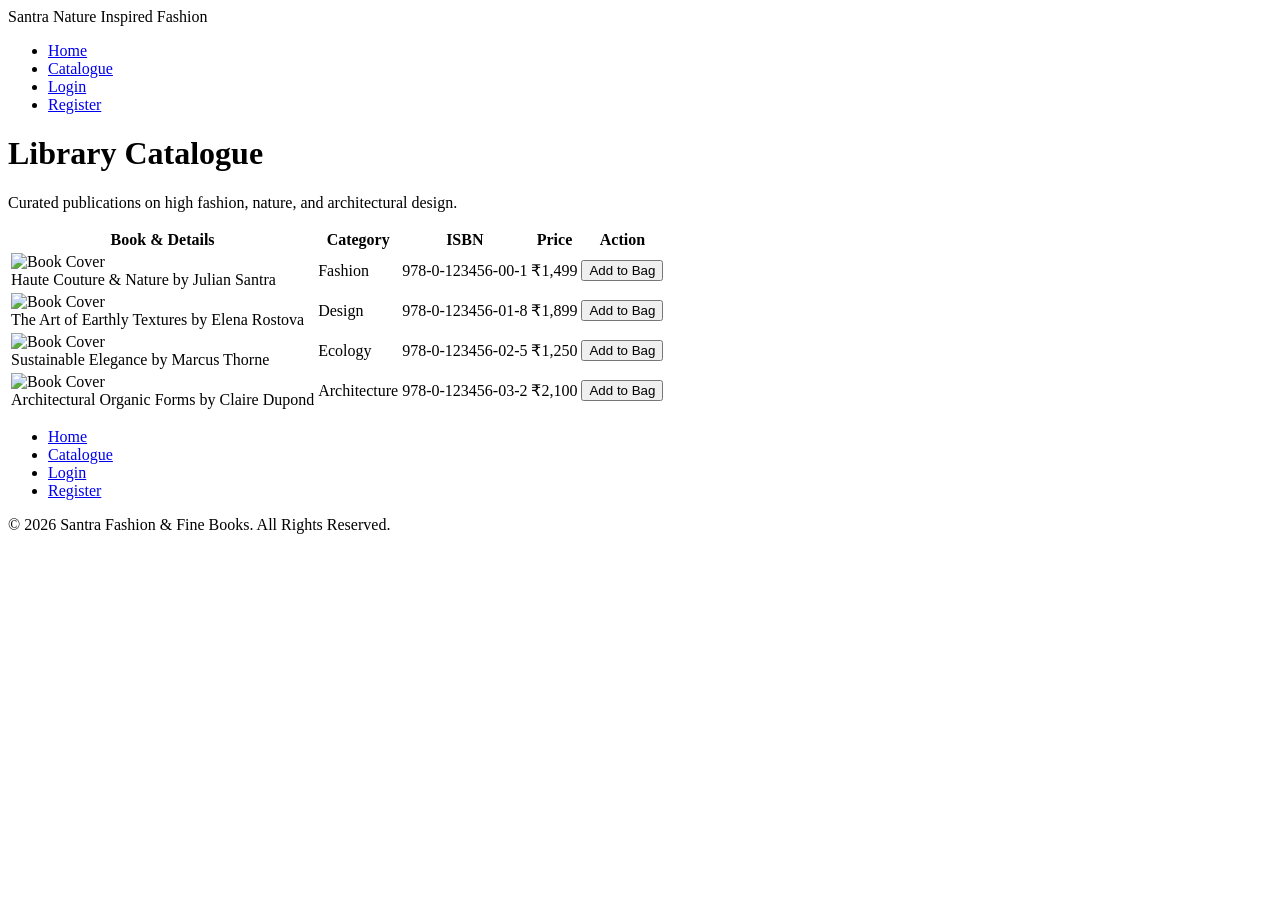
==== catalogue.html @ 488117fb "Add website HTML and CSS files" ====
<!DOCTYPE html>
<html lang="en">
<head>
    <meta charset="UTF-8">
    <meta name="viewport" content="width=device-width, initial-scale=1.0">
    <title>SANTRA | Book Catalogue</title>
    <link rel="stylesheet" href="catalogue.css">
</head>
<body>

    <header class="site-header">
        <div class="brand-logo">
            <span class="brand-title">Santra</span>
            <span class="brand-subtitle">Nature Inspired Fashion</span>
        </div>
        <nav>
            <ul class="nav-links">
                <li><a href="index.html">Home</a></li>
                <li><a href="catalogue.html" class="active">Catalogue</a></li>
                <li><a href="login.html">Login</a></li>
                <li><a href="register.html">Register</a></li>
            </ul>
        </nav>
    </header>

    <main class="catalogue-container">
        <div class="catalogue-header">
            <h1 class="catalogue-title">Library Catalogue</h1>
            <p class="catalogue-desc">Curated publications on high fashion, nature, and architectural design.</p>
        </div>

        <div class="table-wrapper">
            <table class="catalogue-table">
                <thead>
                    <tr>
                        <th>Book & Details</th>
                        <th>Category</th>
                        <th>ISBN</th>
                        <th>Price</th>
                        <th>Action</th>
                    </tr>
                </thead>
                <tbody>
                    <tr>
                        <td>
                            <div class="book-info">
                                <img src="https://images.unsplash.com/photo-1544716278-ca5e3f4abd8c?auto=format&fit=crop&w=200&q=80" class="book-cover" alt="Book Cover">
                                <div class="book-details">
                                    <span class="title">Haute Couture & Nature</span>
                                    <span class="author">by Julian Santra</span>
                                </div>
                            </div>
                        </td>
                        <td><span class="badge">Fashion</span></td>
                        <td class="isbn-code">978-0-123456-00-1</td>
                        <td class="price">₹1,499</td>
                        <td><button class="btn-table">Add to Bag</button></td>
                    </tr>
                    <tr>
                        <td>
                            <div class="book-info">
                                <img src="https://images.unsplash.com/photo-1512820790803-83ca734da794?auto=format&fit=crop&w=200&q=80" class="book-cover" alt="Book Cover">
                                <div class="book-details">
                                    <span class="title">The Art of Earthly Textures</span>
                                    <span class="author">by Elena Rostova</span>
                                </div>
                            </div>
                        </td>
                        <td><span class="badge">Design</span></td>
                        <td class="isbn-code">978-0-123456-01-8</td>
                        <td class="price">₹1,899</td>
                        <td><button class="btn-table">Add to Bag</button></td>
                    </tr>
                    <tr>
                        <td>
                            <div class="book-info">
                                <img src="https://images.unsplash.com/photo-1532012197267-da84d127e765?auto=format&fit=crop&w=200&q=80" class="book-cover" alt="Book Cover">
                                <div class="book-details">
                                    <span class="title">Sustainable Elegance</span>
                                    <span class="author">by Marcus Thorne</span>
                                </div>
                            </div>
                        </td>
                        <td><span class="badge">Ecology</span></td>
                        <td class="isbn-code">978-0-123456-02-5</td>
                        <td class="price">₹1,250</td>
                        <td><button class="btn-table">Add to Bag</button></td>
                    </tr>
                    <tr>
                        <td>
                            <div class="book-info">
                                <img src="https://images.unsplash.com/photo-1497633762265-9d179a990aa6?auto=format&fit=crop&w=200&q=80" class="book-cover" alt="Book Cover">
                                <div class="book-details">
                                    <span class="title">Architectural Organic Forms</span>
                                    <span class="author">by Claire Dupond</span>
                                </div>
                            </div>
                        </td>
                        <td><span class="badge">Architecture</span></td>
                        <td class="isbn-code">978-0-123456-03-2</td>
                        <td class="price">₹2,100</td>
                        <td><button class="btn-table">Add to Bag</button></td>
                    </tr>
                </tbody>
            </table>
        </div>
    </main>

    <footer class="site-footer">
        <ul class="footer-nav">
            <li><a href="index.html">Home</a></li>
            <li><a href="catalogue.html">Catalogue</a></li>
            <li><a href="login.html">Login</a></li>
            <li><a href="register.html">Register</a></li>
        </ul>
        <p class="copyright">© 2026 Santra Fashion & Fine Books. All Rights Reserved.</p>
    </footer>

</body>
</html>
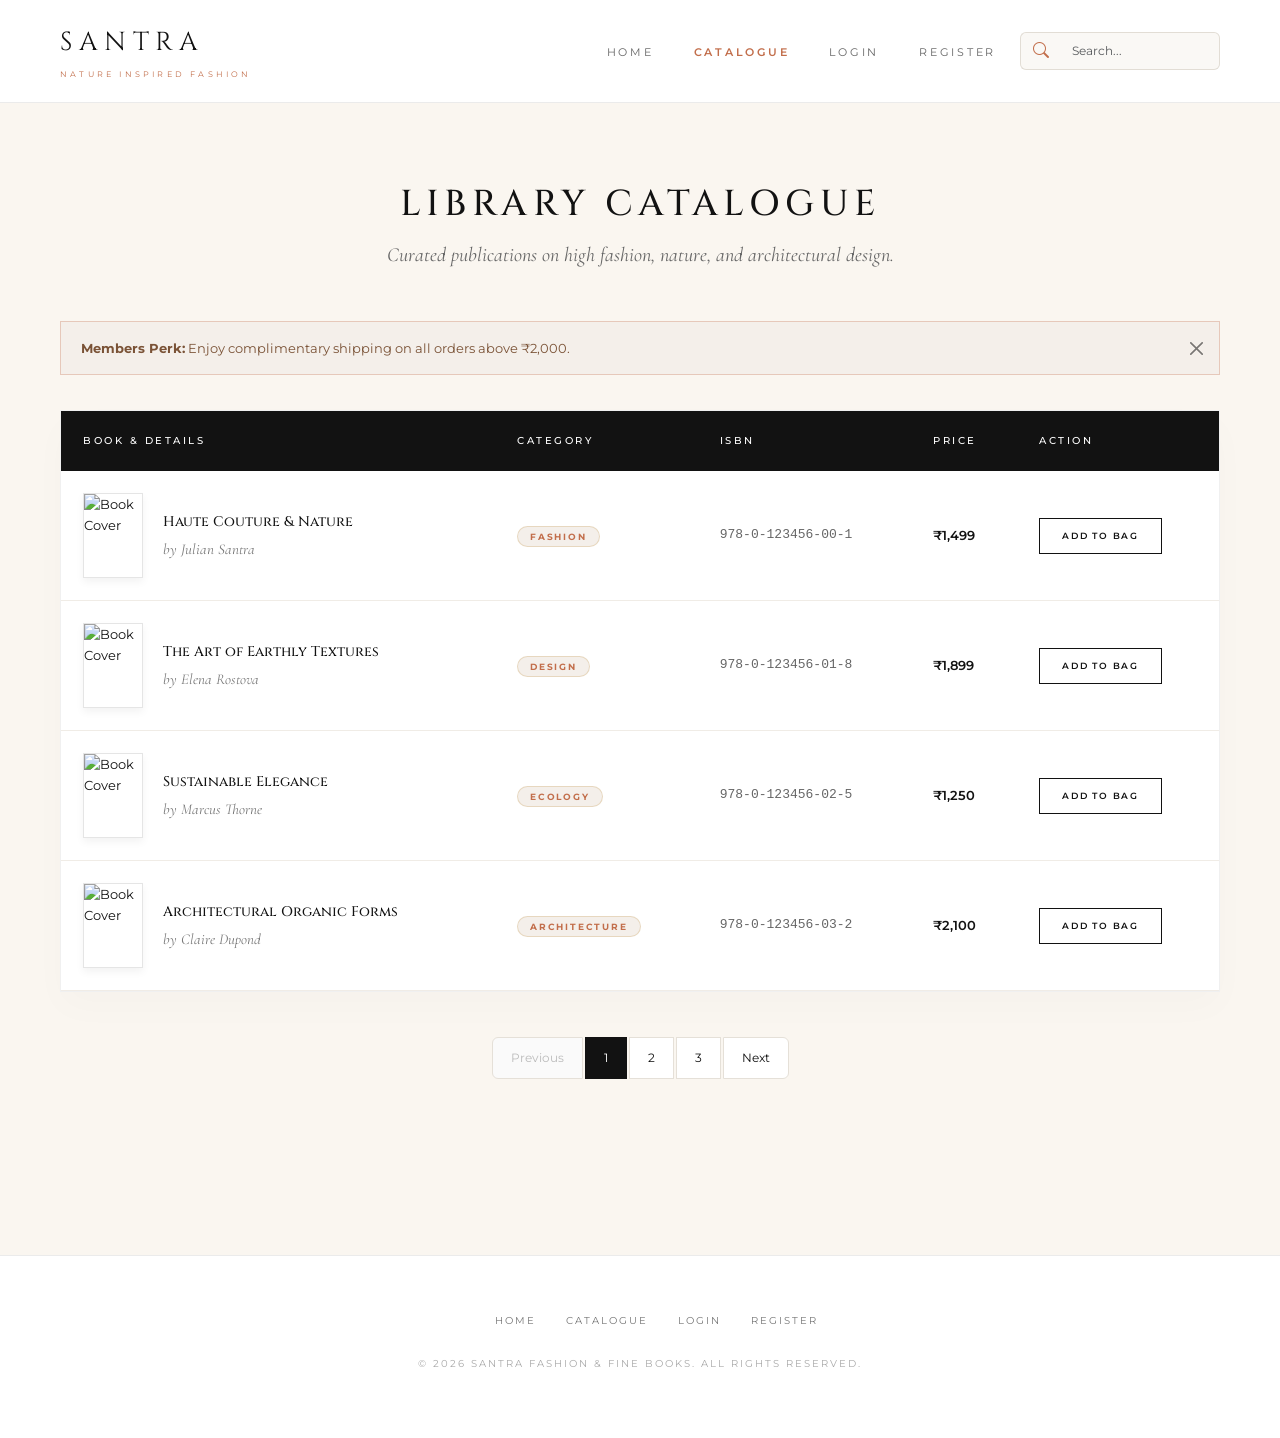
==== commit 44de121a: "Enhance catalogue.html with Bootstrap integration Added Bootstrap and Bootstrap Icons for styling. U" ====
--- a/catalogue.html
+++ b/catalogue.html
@@ -4,29 +4,47 @@
     <meta charset="UTF-8">
     <meta name="viewport" content="width=device-width, initial-scale=1.0">
     <title>SANTRA | Book Catalogue</title>
+    <link rel="stylesheet" href="https://cdn.jsdelivr.net/npm/bootstrap@5.3.3/dist/css/bootstrap.min.css">
+    <link rel="stylesheet" href="https://cdn.jsdelivr.net/npm/bootstrap-icons@1.11.3/font/bootstrap-icons.css">
     <link rel="stylesheet" href="catalogue.css">
 </head>
 <body>
 
     <header class="site-header">
-        <div class="brand-logo">
-            <span class="brand-title">Santra</span>
-            <span class="brand-subtitle">Nature Inspired Fashion</span>
-        </div>
-        <nav>
-            <ul class="nav-links">
-                <li><a href="index.html">Home</a></li>
-                <li><a href="catalogue.html" class="active">Catalogue</a></li>
-                <li><a href="login.html">Login</a></li>
-                <li><a href="register.html">Register</a></li>
+        <nav class="navbar navbar-expand-lg navbar-light p-0 w-100">
+            <div class="container-fluid px-0">
+                <div class="brand-logo">
+                    <span class="brand-title">Santra</span>
+                    <span class="brand-subtitle">Nature Inspired Fashion</span>
+                </div>
+                <button class="navbar-toggler" type="button" data-bs-toggle="collapse" data-bs-target="#santraNav" aria-controls="santraNav" aria-expanded="false" aria-label="Toggle navigation">
+                    <span class="navbar-toggler-icon"></span>
+                </button>
+                <div class="collapse navbar-collapse flex-grow-0" id="santraNav">
+                    <ul class="nav-links navbar-nav mb-2 mb-lg-0 me-lg-4">
+                <li class="nav-item"><a href="index.html">Home</a></li>
+                <li class="nav-item"><a href="catalogue.html" class="active">Catalogue</a></li>
+                <li class="nav-item"><a href="login.html">Login</a></li>
+                <li class="nav-item"><a href="register.html">Register</a></li>
             </ul>
+                    <div class="input-group site-search">
+                        <span class="input-group-text"><i class="bi bi-search"></i></span>
+                        <input type="search" class="form-control" placeholder="Search...">
+                    </div>
+                </div>
+            </div>
         </nav>
     </header>
 
-    <main class="catalogue-container">
+    <main class="catalogue-container container">
         <div class="catalogue-header">
             <h1 class="catalogue-title">Library Catalogue</h1>
             <p class="catalogue-desc">Curated publications on high fashion, nature, and architectural design.</p>
+        </div>
+
+        <div class="alert alert-warning alert-dismissible fade show catalogue-alert" role="alert">
+            <strong>Members Perk:</strong> Enjoy complimentary shipping on all orders above ₹2,000.
+            <button type="button" class="btn-close" data-bs-dismiss="alert" aria-label="Close"></button>
         </div>
 
         <div class="table-wrapper">
@@ -104,6 +122,18 @@
                 </tbody>
             </table>
         </div>
+
+        <nav aria-label="Catalogue pagination" class="catalogue-pagination">
+            <ul class="pagination justify-content-center">
+                <li class="page-item disabled">
+                    <a class="page-link" href="#" tabindex="-1" aria-disabled="true">Previous</a>
+                </li>
+                <li class="page-item active" aria-current="page"><a class="page-link" href="#">1</a></li>
+                <li class="page-item"><a class="page-link" href="#">2</a></li>
+                <li class="page-item"><a class="page-link" href="#">3</a></li>
+                <li class="page-item"><a class="page-link" href="#">Next</a></li>
+            </ul>
+        </nav>
     </main>
 
     <footer class="site-footer">
@@ -116,5 +146,6 @@
         <p class="copyright">© 2026 Santra Fashion & Fine Books. All Rights Reserved.</p>
     </footer>
 
+    <script src="https://cdn.jsdelivr.net/npm/bootstrap@5.3.3/dist/js/bootstrap.bundle.min.js"></script>
 </body>
-</html>+</html>
--- a/catalogue.css
+++ b/catalogue.css
@@ -0,0 +1,116 @@
+@import url('https://fonts.googleapis.com/css2?family=Cinzel:wght@400;500;600&family=Cormorant+Garamond:ital,wght@1,400&family=Montserrat:wght@300;400;500;600&display=swap');
+
+* { margin: 0; padding: 0; box-sizing: border-box; }
+
+body {
+    font-family: 'Montserrat', sans-serif;
+    background-color: #FAF6F0;
+    color: #121212;
+    line-height: 1.6;
+}
+
+/* HEADER */
+.site-header {
+    background: #FFF;
+    border-bottom: 1px solid rgba(0, 0, 0, 0.08);
+    padding: 22px 60px;
+    display: flex;
+    justify-content: space-between;
+    align-items: center;
+    position: sticky;
+    top: 0;
+    z-index: 100;
+}
+
+.brand-title { font-family: 'Cinzel', serif; font-size: 26px; letter-spacing: 0.25em; text-transform: uppercase; }
+.brand-subtitle { font-size: 8px; text-transform: uppercase; letter-spacing: 0.4em; color: #C26E4B; margin-top: 4px; display: block; }
+.nav-links { display: flex; list-style: none; gap: 40px; }
+.nav-links a { font-size: 11px; text-transform: uppercase; letter-spacing: 0.25em; color: #666; text-decoration: none; transition: 0.3s; }
+.nav-links a:hover, .nav-links a.active { color: #C26E4B; font-weight: 600; }
+
+/* CATALOGUE TABLE CONTAINER */
+.catalogue-container { padding: 80px 60px; max-width: 1300px; margin: 0 auto; }
+.catalogue-header { text-align: center; margin-bottom: 50px; }
+.catalogue-title { font-family: 'Cinzel', serif; font-size: 36px; letter-spacing: 0.15em; text-transform: uppercase; margin-bottom: 12px; }
+.catalogue-desc { font-family: 'Cormorant Garamond', serif; font-style: italic; color: #666; font-size: 20px; }
+
+/* TABLE DESIGN */
+.table-wrapper { width: 100%; overflow-x: auto; background: #FFFFFF; border: 1px solid rgba(0,0,0,0.06); box-shadow: 0 15px 35px rgba(0,0,0,0.02); }
+.catalogue-table { width: 100%; border-collapse: collapse; text-align: left; min-width: 750px; }
+.catalogue-table th { background: #121212; color: #FFF; font-size: 10px; text-transform: uppercase; letter-spacing: 0.25em; padding: 22px; font-weight: 500; }
+.catalogue-table td { padding: 22px; border-bottom: 1px solid #F0ECE6; vertical-align: middle; font-size: 13px; }
+.catalogue-table tr:hover { background-color: #FDFBF8; }
+
+.book-info { display: flex; align-items: center; gap: 20px; }
+.book-cover { width: 60px; height: 85px; object-fit: cover; border: 1px solid #E5E5E5; box-shadow: 0 4px 8px rgba(0,0,0,0.05); }
+.book-details .title { font-family: 'Cinzel', serif; font-size: 14px; font-weight: 500; color: #121212; display: block; margin-bottom: 4px; }
+.book-details .author { font-family: 'Cormorant Garamond', serif; font-style: italic; color: #777; font-size: 15px; }
+
+.badge { display: inline-block; padding: 5px 12px; font-size: 9px; text-transform: uppercase; letter-spacing: 0.2em; background: #F4EFEA; color: #C26E4B; border-radius: 100px; border: 1px solid rgba(197, 160, 89, 0.3); }
+.isbn-code { font-family: monospace; color: #666; font-size: 12px; }
+.price { font-weight: 600; color: #121212; font-size: 15px; }
+
+.btn-table { padding: 10px 22px; border: 1px solid #121212; background: transparent; color: #121212; font-size: 9px; text-transform: uppercase; letter-spacing: 0.2em; font-weight: 600; cursor: pointer; transition: all 0.3s ease; }
+.btn-table:hover { background: #C26E4B; border-color: #C26E4B; color: #FFF; }
+
+/* ALERT */
+.catalogue-alert {
+    border: 1px solid rgba(194, 110, 75, 0.3);
+    background: #F4EFEA;
+    color: #7A5236;
+    border-radius: 0;
+    font-size: 13px;
+    padding: 16px 45px 16px 20px;
+    margin-bottom: 35px;
+}
+
+/* PAGINATION */
+.catalogue-pagination { margin-top: 45px; }
+.catalogue-pagination .page-link {
+    color: #121212;
+    border: 1px solid #E5E0D8;
+    border-radius: 0;
+    font-size: 12px;
+    padding: 10px 18px;
+    margin: 0 3px;
+}
+.catalogue-pagination .page-link:hover { background: #F4EFEA; color: #C26E4B; }
+.catalogue-pagination .page-item.active .page-link {
+    background: #121212;
+    border-color: #121212;
+    color: #FFF;
+}
+.catalogue-pagination .page-item.disabled .page-link { color: #BBB; background: #FAFAFA; }
+
+/* FOOTER */
+.site-footer { background: #FFF; border-top: 1px solid rgba(0,0,0,0.08); padding: 50px 40px; text-align: center; margin-top: 80px; }
+.footer-nav { display: flex; justify-content: center; gap: 30px; list-style: none; margin-bottom: 25px; }
+.footer-nav a { font-size: 10px; text-transform: uppercase; letter-spacing: 0.2em; color: #777; text-decoration: none; }
+.copyright { font-size: 10px; text-transform: uppercase; letter-spacing: 0.2em; color: #AAA; }
+/* BOOTSTRAP NAVBAR + SEARCH OVERRIDES */
+.navbar-toggler { border-color: rgba(18,18,18,0.15); padding: 6px 10px; }
+.navbar-toggler:focus { box-shadow: 0 0 0 2px rgba(194,110,75,0.25); }
+.navbar-toggler-icon { width: 1.1em; height: 1.1em; }
+.site-search { max-width: 200px; }
+.site-search .input-group-text {
+    background: #FAF8F5;
+    border: 1px solid #E2DDD5;
+    border-right: none;
+    color: #C26E4B;
+}
+.site-search .form-control {
+    border: 1px solid #E2DDD5;
+    border-left: none;
+    background: #FAF8F5;
+    font-size: 12px;
+}
+.site-search .form-control:focus {
+    box-shadow: none;
+    border-color: #E2DDD5;
+    background: #FFF;
+}
+@media (max-width: 991px) {
+    .navbar-collapse { margin-top: 20px; }
+    .nav-links { gap: 16px; margin-bottom: 16px; }
+    .site-search { max-width: 100%; }
+}
